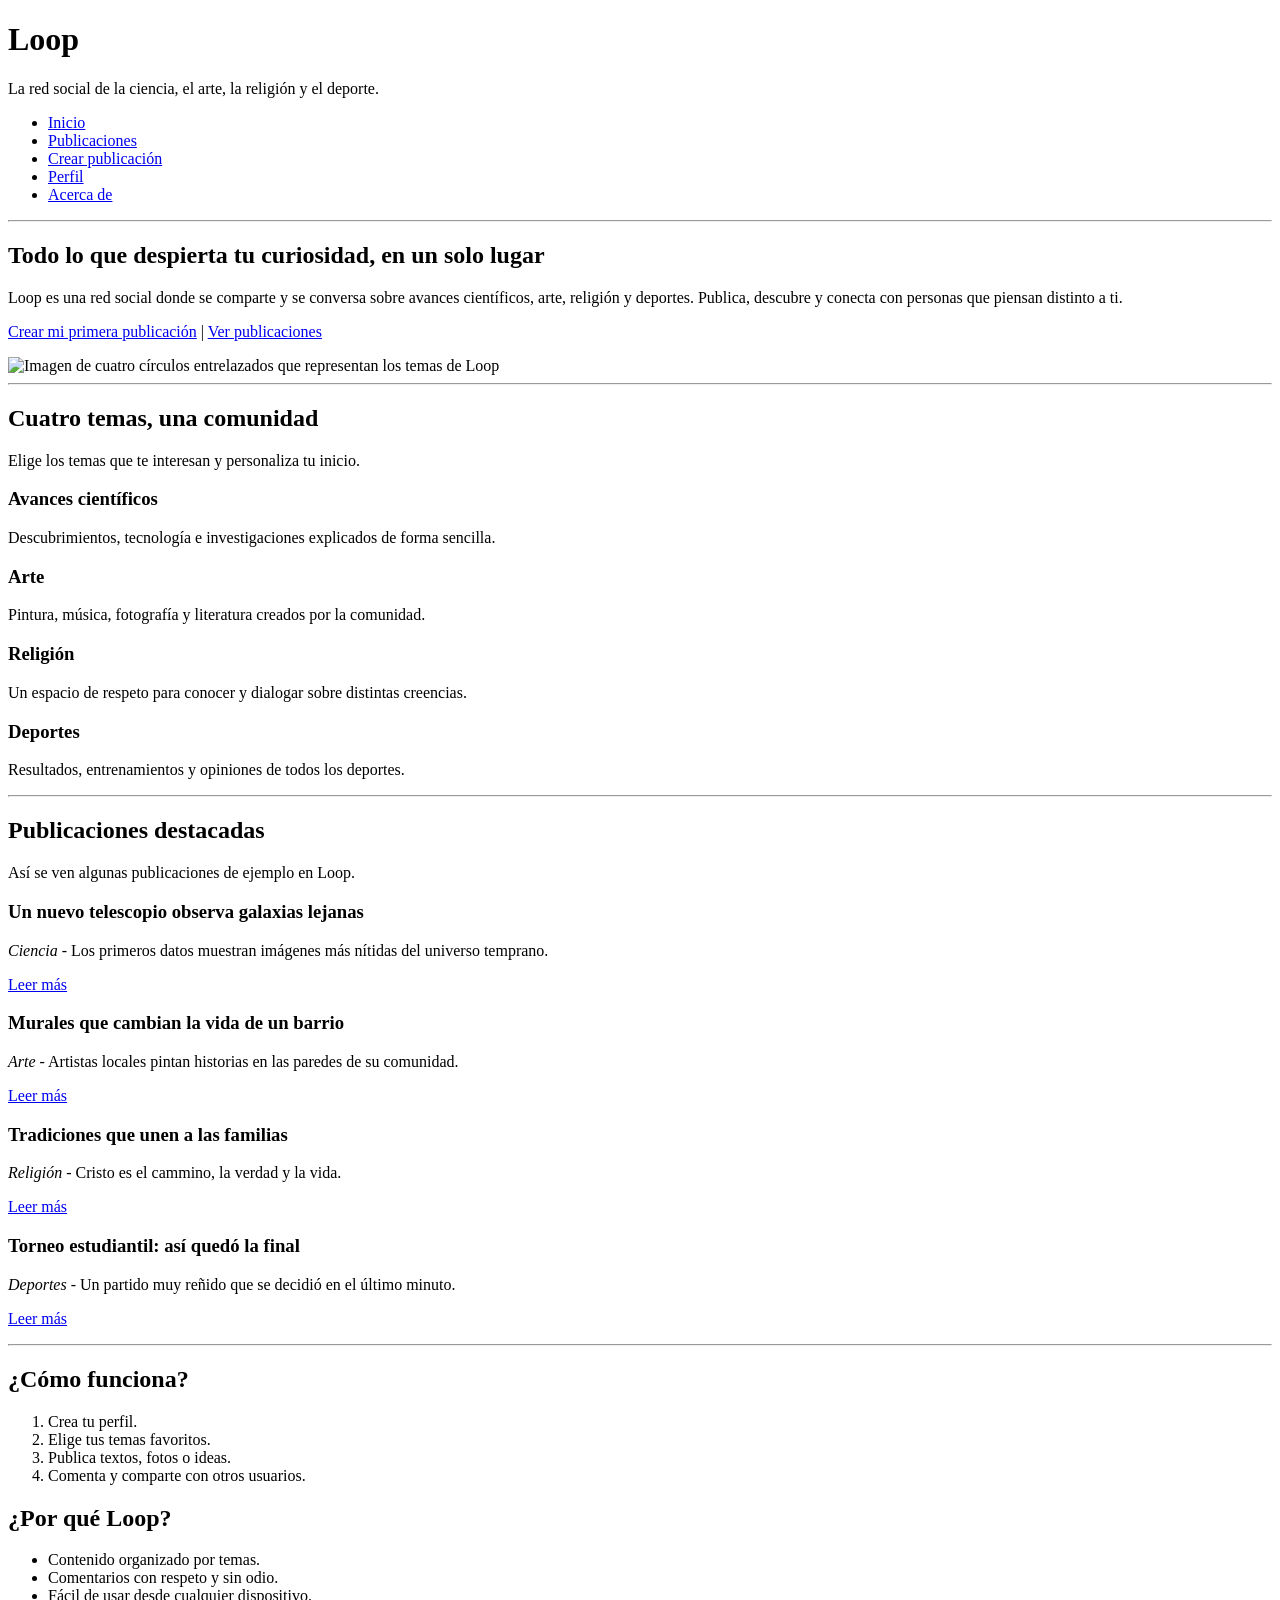
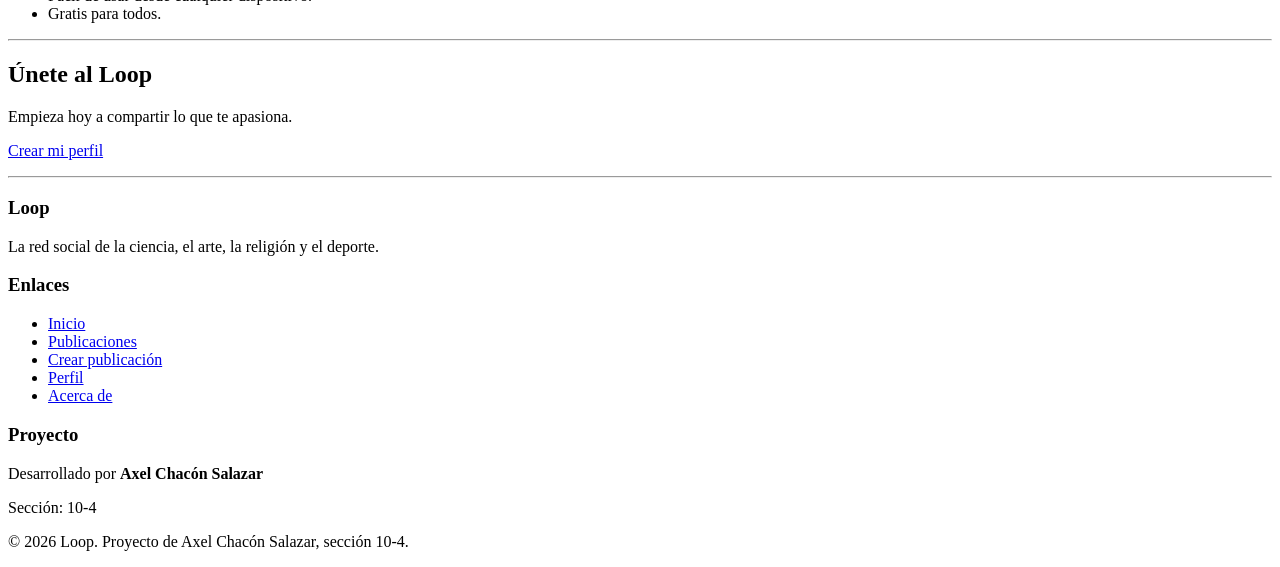
==== index.html @ 13568f37 "Estructurado en HTML" ====
<!DOCTYPE html>
<html lang="es">
<head>
  <meta charset="UTF-8">
  <meta name="viewport" content="width=device-width, initial-scale=1.0">
  <title>Loop | Ciencia, arte, religión y deporte</title>
</head>
<body>
  
  <!-- Encabezado -->
  <header>
    <h1>Loop</h1>
    <p>La red social de la ciencia, el arte, la religión y el deporte.</p>

    <!-- Barra de navegación -->
    <nav aria-label="Navegación principal">
      <ul>
        <li><a href="index.html">Inicio</a></li>
        <li><a href="publicaciones.html">Publicaciones</a></li>
        <li><a href="crear-publicacion.html">Crear publicación</a></li>
        <li><a href="perfil.html">Perfil</a></li>
        <li><a href="acerca-de.html">Acerca de</a></li>
      </ul>
    </nav>
  </header>

  <hr>

  <!-- Main -->
  <main>

    <!-- Bienvenida -->
    <section id="inicio">
      <h2>Todo lo que despierta tu curiosidad, en un solo lugar</h2>
      <p>
        Loop es una red social donde se comparte y se conversa sobre avances
        científicos, arte, religión y deportes. Publica, descubre y conecta
        con personas que piensan distinto a ti.
      </p>
      <p>
        <a href="crear-publicacion.html">Crear mi primera publicación</a> |
        <a href="publicaciones.html">Ver publicaciones</a>
      </p>

      <!--Imagen-->
      <img width="300" height="220"
           alt="Imagen de cuatro círculos entrelazados que representan los temas de Loop"
           src="data:image/svg+xml;utf8">
    </section>

    <hr>

    <!-- Temas -->
    <section id="temas">
      <h2>Cuatro temas, una comunidad</h2>
      <p>Elige los temas que te interesan y personaliza tu inicio.</p>

      <!--Un tema por cada article-->
      <article>
        <h3>Avances científicos</h3>
        <p>Descubrimientos, tecnología e investigaciones explicados de forma sencilla.</p>
      </article>

      <article>
        <h3>Arte</h3>
        <p>Pintura, música, fotografía y literatura creados por la comunidad.</p>
      </article>

      <article>
        <h3>Religión</h3>
        <p>Un espacio de respeto para conocer y dialogar sobre distintas creencias.</p>
      </article>

      <article>
        <h3>Deportes</h3>
        <p>Resultados, entrenamientos y opiniones de todos los deportes.</p>
      </article>
    </section>

    <hr>

    <!--Ejemplos publicaciones-->
    <section id="destacadas">
      <h2>Publicaciones destacadas</h2>
      <p>Así se ven algunas publicaciones de ejemplo en Loop.</p>

      <article>
        <h3>Un nuevo telescopio observa galaxias lejanas</h3>
        <p><em>Ciencia</em> - Los primeros datos muestran imágenes más nítidas del universo temprano.</p>
        <p><a href="publicaciones.html">Leer más</a></p>
      </article>

      <article>
        <h3>Murales que cambian la vida de un barrio</h3>
        <p><em>Arte</em> - Artistas locales pintan historias en las paredes de su comunidad.</p>
        <p><a href="publicaciones.html">Leer más</a></p>
      </article>

      <article>
        <h3>Tradiciones que unen a las familias</h3>
        <p><em>Religión</em> - Cristo es el cammino, la verdad y la vida.</p>
        <p><a href="publicaciones.html">Leer más</a></p>
      </article>

      <article>
        <h3>Torneo estudiantil: así quedó la final</h3>
        <p><em>Deportes</em> - Un partido muy reñido que se decidió en el último minuto.</p>
        <p><a href="publicaciones.html">Leer más</a></p>
      </article>
    </section>

    <hr>

    <!-- Cómo funciona-->
    <section id="como-funciona">
      <article>
        <h2>¿Cómo funciona?</h2>
        <ol>
          <li>Crea tu perfil.</li>
          <li>Elige tus temas favoritos.</li>
          <li>Publica textos, fotos o ideas.</li>
          <li>Comenta y comparte con otros usuarios.</li>
        </ol>
      </article>

      <article>
        <h2>¿Por qué Loop?</h2>
        <ul>
          <li>Contenido organizado por temas.</li>
          <li>Comentarios con respeto y sin odio.</li>
          <li>Fácil de usar desde cualquier dispositivo.</li>
          <li>Gratis para todos.</li>
        </ul>
      </article>
    </section>

    <hr>

    <!-- Registrarse -->
    <section id="unete">
      <h2>Únete al Loop</h2>
      <p>Empieza hoy a compartir lo que te apasiona.</p>
      <p><a href="perfil.html">Crear mi perfil</a></p>
    </section>

  </main>

  <hr>

  <!-- Footer -->
  <footer>
    <h3>Loop</h3>
    <p>La red social de la ciencia, el arte, la religión y el deporte.</p>

    <h3>Enlaces</h3>
    <ul>
      <li><a href="index.html">Inicio</a></li>
      <li><a href="publicaciones.html">Publicaciones</a></li>
      <li><a href="crear-publicacion.html">Crear publicación</a></li>
      <li><a href="perfil.html">Perfil</a></li>
      <li><a href="acerca-de.html">Acerca de</a></li>
    </ul>

    <h3>Proyecto</h3>
    <p>Desarrollado por <strong>Axel Chacón Salazar</strong></p>
    <p>Sección: 10-4</p>

    <p>&copy; 2026 Loop. Proyecto de Axel Chacón Salazar, sección 10-4.</p>
  </footer>

</body>
</html>
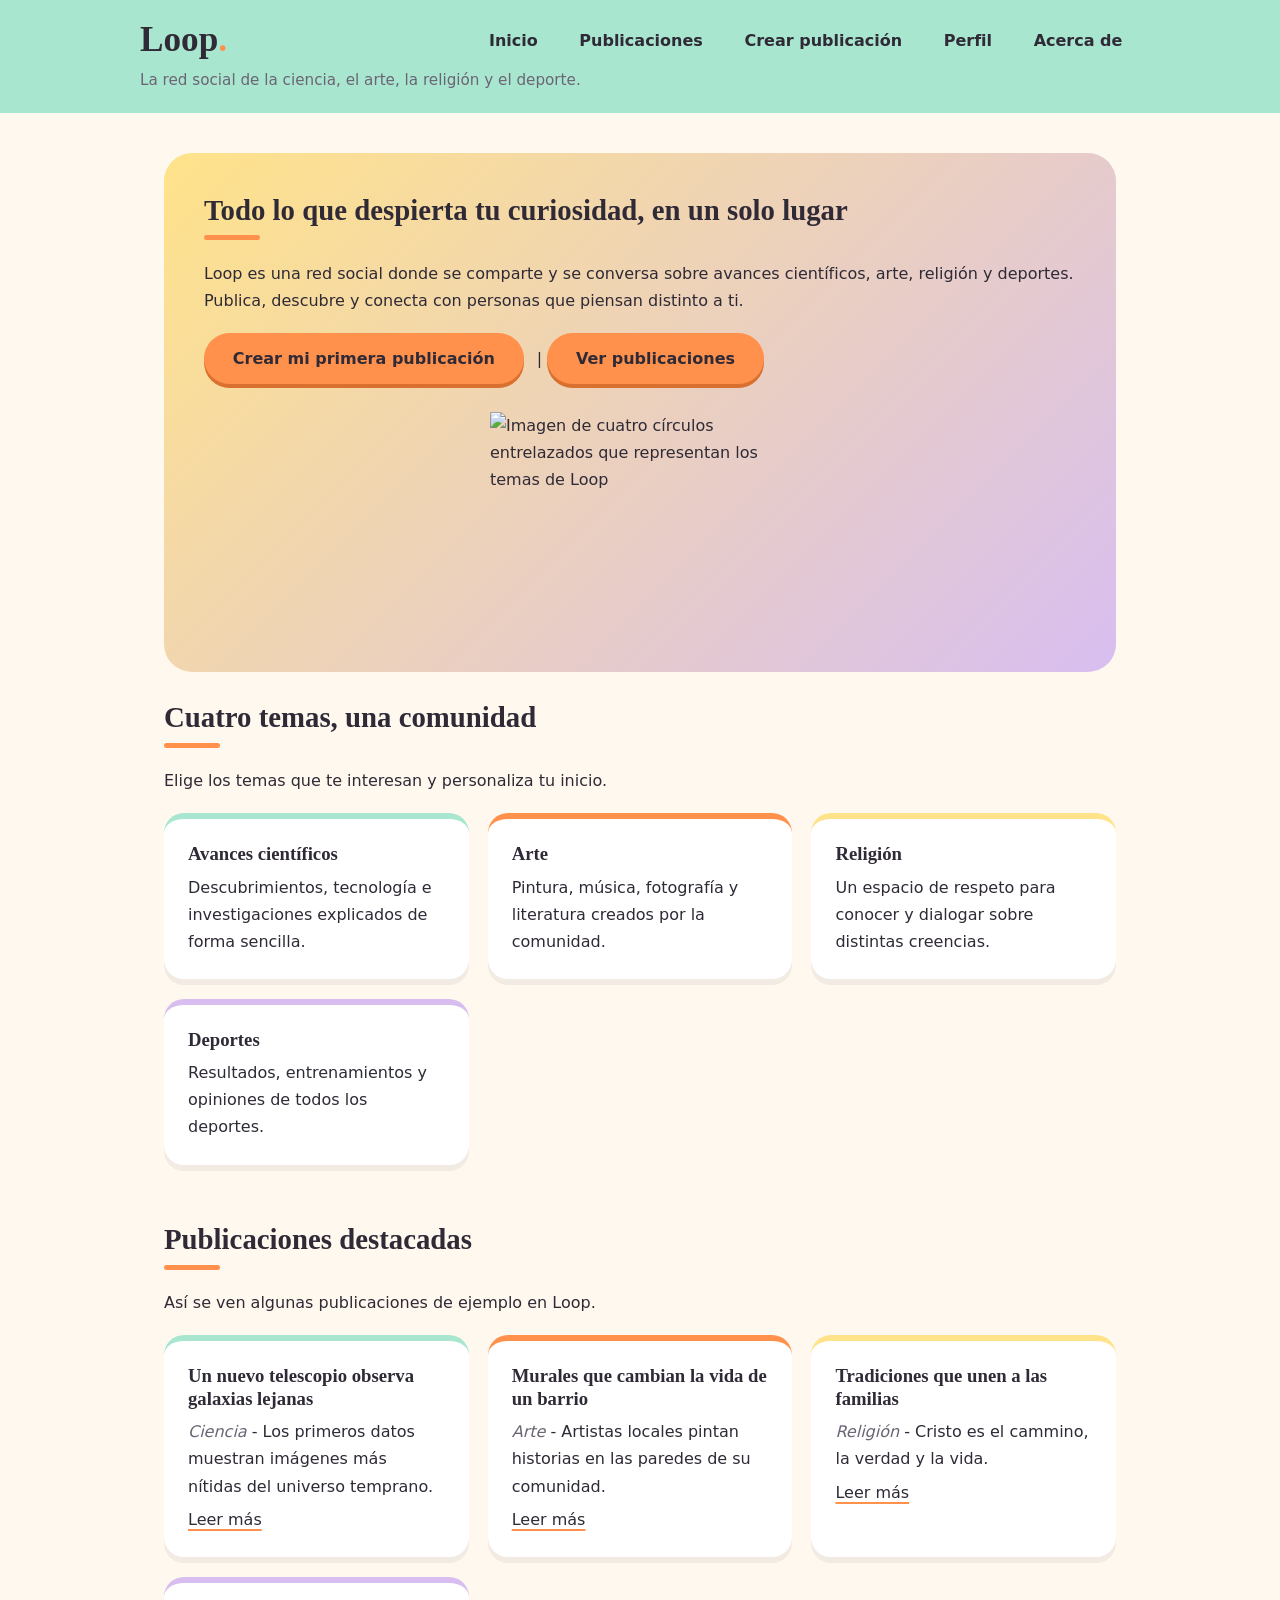
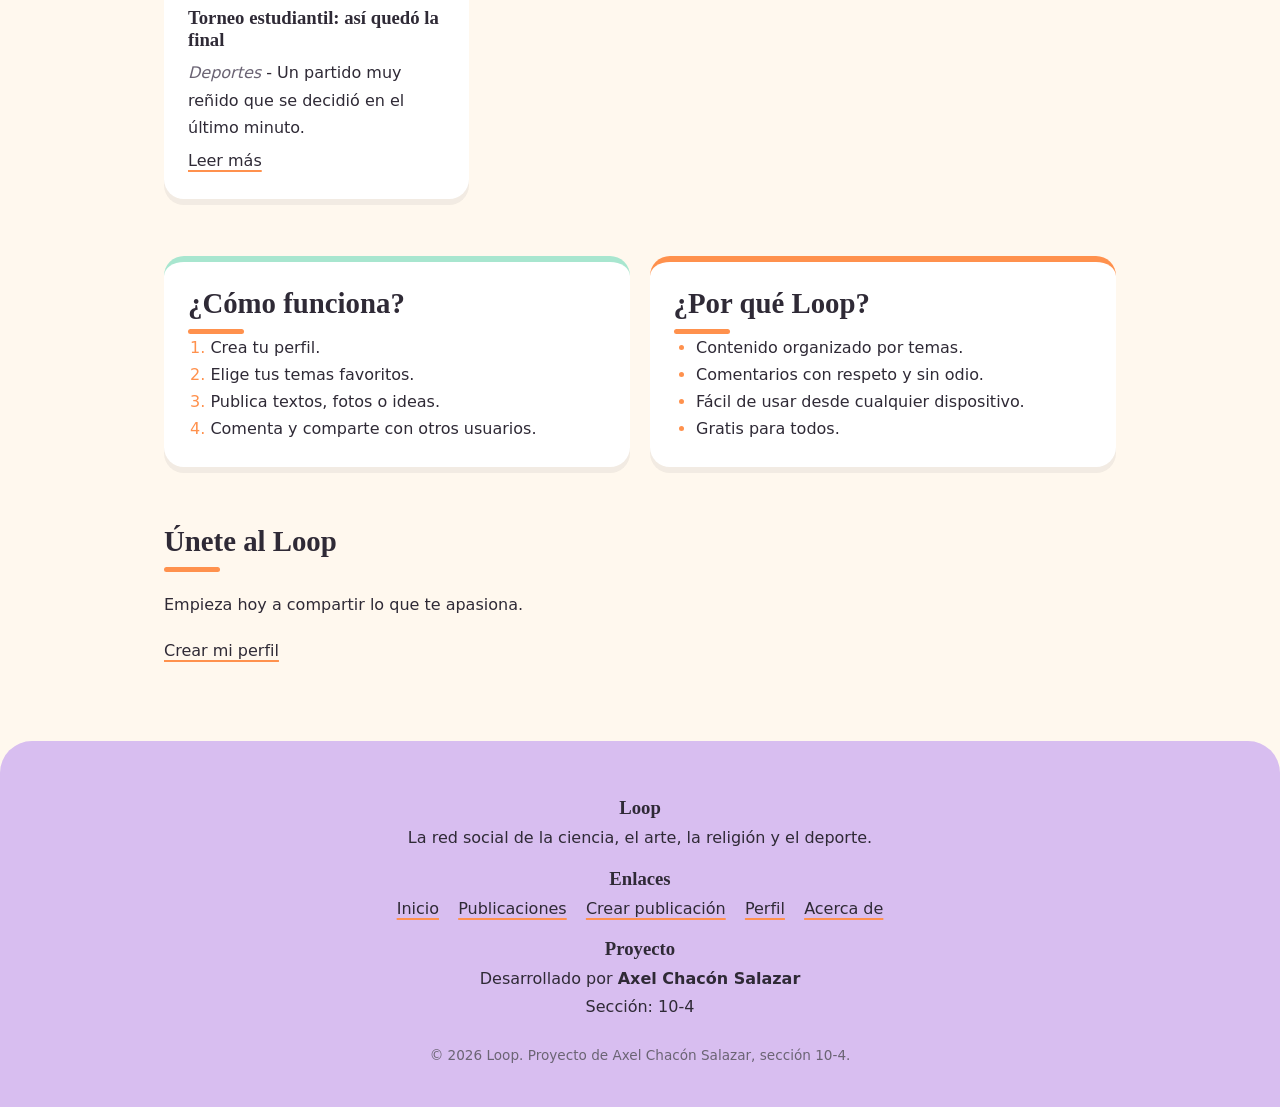
==== commit b487fea1: "agregando funcionalidades, link de js en html" ====
--- a/index.html
+++ b/index.html
@@ -4,6 +4,7 @@
   <meta charset="UTF-8">
   <meta name="viewport" content="width=device-width, initial-scale=1.0">
   <title>Loop | Ciencia, arte, religión y deporte</title>
+  <link rel="stylesheet" href="CSS/Style.CSS">
 </head>
 <body>
   
@@ -167,6 +168,7 @@
 
     <p>&copy; 2026 Loop. Proyecto de Axel Chacón Salazar, sección 10-4.</p>
   </footer>
+  <script src="JS/script.js"></script>
 
 </body>
 </html>
--- a/CSS/Style.CSS
+++ b/CSS/Style.CSS
@@ -0,0 +1,280 @@
+
+
+/* Variables de color */
+:root {
+  --menta: #A8E6CF;
+  --mandarina: #FF914D;
+  --mantequilla: #FFE38A;
+  --lila: #D8BEF0;
+  --vainilla: #FFF8EE;
+  --texto: #2F2A36;        /* gris oscuro: se lee bien sobre los colores pastel */
+  --texto-suave: #6B6474;
+  --ancho: 1000px;         /* ancho máximo del contenido */
+}
+
+/* Cambiar el margen de la página */
+* { 
+    box-sizing: border-box; margin: 0; padding: 0; 
+}
+
+/* Dezlizo sueave */
+html {
+     scroll-behavior: smooth;
+    }
+
+/* Estilo general */
+body {
+  background: var(--vainilla);
+  color: var(--texto);
+  font-family: "Segoe UI", system-ui, sans-serif;
+  line-height: 1.7;
+}
+
+/* Cambair color cuando se seleccion */
+::selection { 
+    background: var(--mantequilla); 
+}
+
+/* Tipografia de los titulos */
+h1, h2, h3 { 
+    font-family: Georgia, "Times New Roman", serif; line-height: 1.2;
+}
+
+/* Lineas ocultas */
+hr { 
+    display: none; 
+}
+
+/* Cambios enlaces */
+a {
+  color: var(--texto);
+  text-decoration-color: var(--mandarina);
+  text-decoration-thickness: 2px;
+  text-underline-offset: 4px;
+  border-radius: 6px;
+  transition: background .25s, color .25s;
+}
+a:hover, a:focus-visible { 
+    background: var(--mantequilla); outline: none;
+}
+
+/* Encabezado y navegación */
+header {
+  background: var(--menta);
+  display: flex;
+  flex-wrap: wrap;
+  align-items: center;
+  justify-content: space-between;
+  gap: .4rem 1rem;
+  padding: 1.2rem max(1.5rem, calc((100% - var(--ancho)) / 2));
+}
+header h1 { font-size: 2.2rem; order: 1; }
+/* El puntito naranja después de "Loop" */
+header h1::after { content: "."; color: var(--mandarina); }
+header nav { order: 2; }
+header p { order: 3; flex-basis: 100%; font-size: .95rem; color: var(--texto-suave); }
+
+/* Menú en fila, sin viñetas */
+nav ul { display: flex; flex-wrap: wrap; gap: .4rem; list-style: none; }
+
+/* Botones del menú */
+nav a {
+  display: inline-block;
+  padding: .45rem 1.1rem;
+  border-radius: 999px;
+  text-decoration: none;
+  font-weight: 600;
+  transition: transform .2s, background .2s;
+}
+nav a:hover, nav a:focus-visible { background: var(--mandarina); transform: translateY(-3px); }
+/* Página actual */
+nav a[aria-current="page"] { background: var(--vainilla); }
+
+/* El main */
+main { max-width: var(--ancho); margin: 0 auto; padding: 1.5rem 1.5rem 0; }
+
+/* Cada section */
+section {
+  display: grid;
+  grid-template-columns: repeat(auto-fit, minmax(240px, 1fr));
+  gap: 1.2rem;
+  padding: 1.8rem 0;
+  animation: aparecer .7s ease both;   /* animación de entrada */
+}
+/* Todo lo que NO sea article ocupa el ancho completo */
+section > :not(article) { grid-column: 1 / -1; }
+
+/* Efecto escalando en secciones */
+section:nth-of-type(2) { animation-delay: .1s; }
+section:nth-of-type(3) { animation-delay: .2s; }
+section:nth-of-type(4) { animation-delay: .3s; }
+
+/* Banner con degradado en cada sección */
+main > section:first-of-type {
+  background: linear-gradient(135deg, var(--mantequilla), var(--lila));
+  border-radius: 28px;
+  padding: 2.5rem;
+  margin-top: 1rem;
+}
+
+/* Barrita naranja en articulos de sección */
+h2 { font-size: 1.8rem; }
+h2::after {
+  content: "";
+  display: block;
+  width: 56px;
+  height: 5px;
+  margin-top: .5rem;
+  background: var(--mandarina);
+  border-radius: 99px;
+  transition: width .35s;
+}
+section:hover h2::after { width: 110px; }
+
+/* Listas con viñeta naranja */
+main ul, main ol { padding-left: 1.4rem; }
+li::marker { color: var(--mandarina); }
+em { color: var(--texto-suave); }
+
+/* Los article (las tarjetas) */
+article {
+  background: #fff;
+  border-radius: 20px;
+  padding: 1.5rem;
+  border-top: 6px solid var(--menta);
+  box-shadow: 0 6px 0 rgba(47, 42, 54, .06);
+  transition: transform .3s, box-shadow .3s;
+}
+article:hover { transform: translateY(-6px) rotate(-.5deg); box-shadow: 0 14px 24px rgba(47, 42, 54, .12); }
+article h3 { margin-bottom: .5rem; }
+article p + p { margin-top: .4rem; }
+
+/* Franja de arriba que cambia de color */
+article:nth-of-type(4n+2) { border-top-color: var(--mandarina); }
+article:nth-of-type(4n+3) { border-top-color: var(--mantequilla); }
+article:nth-of-type(4n)   { border-top-color: var(--lila); }
+
+/* Imagenes con animación */
+main img {
+  max-width: 100%;
+  height: auto;
+  justify-self: center;
+  animation: flotar 4s ease-in-out infinite;
+}
+/* Foto de perfil */
+#datos-usuario img {
+  justify-self: start;
+  border-radius: 50%;
+  border: 4px solid #fff;
+  box-shadow: 0 0 0 5px var(--menta);
+}
+
+/* Botones dentro del banner */
+main > section:first-of-type p > a,
+button {
+  display: inline-block;
+  background: var(--mandarina);
+  color: var(--texto);
+  font: inherit;
+  font-weight: 700;
+  text-decoration: none;
+  padding: .75rem 1.8rem;
+  margin: 0 .5rem .5rem 0;
+  border: 0;
+  border-radius: 999px;
+  cursor: pointer;
+  box-shadow: 0 4px 0 #D9702F;          /* "grosor" del botón */
+  transition: transform .2s, box-shadow .2s;
+}
+main > section:first-of-type p > a:hover,
+button:hover { 
+    background: var(--mandarina); transform: translateY(-3px); box-shadow: 0 7px 0 #D9702F; 
+}
+/* Hundido del botón */
+main > section:first-of-type p > a:active,
+button:active {
+     transform: translateY(3px); box-shadow: 0 1px 0 #D9702F;
+    }
+
+/* Formulario */
+form {
+  display: grid;
+  gap: 1.2rem;
+  justify-self: start;
+  width: min(100%, 560px);
+  background: #fff;
+  padding: 2rem;
+  border-radius: 24px;
+  border-top: 6px solid var(--mandarina);
+}
+label { 
+    display: inline-block; margin-bottom: .3rem; font-weight: 600; 
+}
+
+/* Campos de texto, área de texto y lista desplegable */
+input, textarea, select {
+  width: 100%;
+  padding: .8rem 1rem;
+  font: inherit;
+  color: var(--texto);
+  background: var(--vainilla);
+  border: 2px solid var(--lila);
+  border-radius: 14px;
+  transition: border-color .25s, box-shadow .25s, background .25s;
+}
+/* Al escribir en un campo: borde naranja y un halo suave */
+input:focus, textarea:focus, select:focus {
+  outline: none;
+  background: #fff;
+  border-color: var(--mandarina);
+  box-shadow: 0 0 0 4px rgba(255, 145, 77, .25);
+}
+textarea { resize: vertical; }
+/* La casilla "Recordarme" se ve pequeña y de color naranja */
+input[type="checkbox"] { width: auto; accent-color: var(--mandarina); }
+label[for="recordar"] { font-weight: 400; margin-left: .3rem; }
+
+/* Footer */
+footer {
+  background: var(--lila);
+  margin-top: 3rem;
+  padding: 2.5rem max(1.5rem, calc((100% - var(--ancho)) / 2));
+  text-align: center;
+  border-radius: 32px 32px 0 0;
+}
+footer h3 { 
+    margin: 1rem 0 .3rem; 
+}
+footer ul { 
+    display: flex; flex-wrap: wrap; justify-content: center; gap: .3rem 1.2rem; list-style: none; 
+}
+footer a:hover {
+     background: var(--vainilla); 
+    }
+footer p:last-child {
+     margin-top: 1.5rem; font-size: .85rem; color: var(--texto-suave); 
+    }
+
+/* Animaciones con keyframes */
+@keyframes aparecer {
+  from { opacity: 0; transform: translateY(24px); }
+  to   { opacity: 1; transform: translateY(0); }
+}
+/* Flotar */
+@keyframes flotar {
+  0%, 100% { transform: translateY(0); }
+  50%      { transform: translateY(-10px); }
+}
+
+/* Pantallas de celular */
+@media (max-width: 640px) {
+  header { justify-content: center; text-align: center; }
+  nav ul { justify-content: center; }
+  main > section:first-of-type { padding: 1.5rem; }
+  form { padding: 1.4rem; }
+}
+
+/* apagar las animaciones si la persona lo tiene activado */
+@media (prefers-reduced-motion: reduce) {
+  *, *::before, *::after { animation: none !important; transition: none !important; }
+}
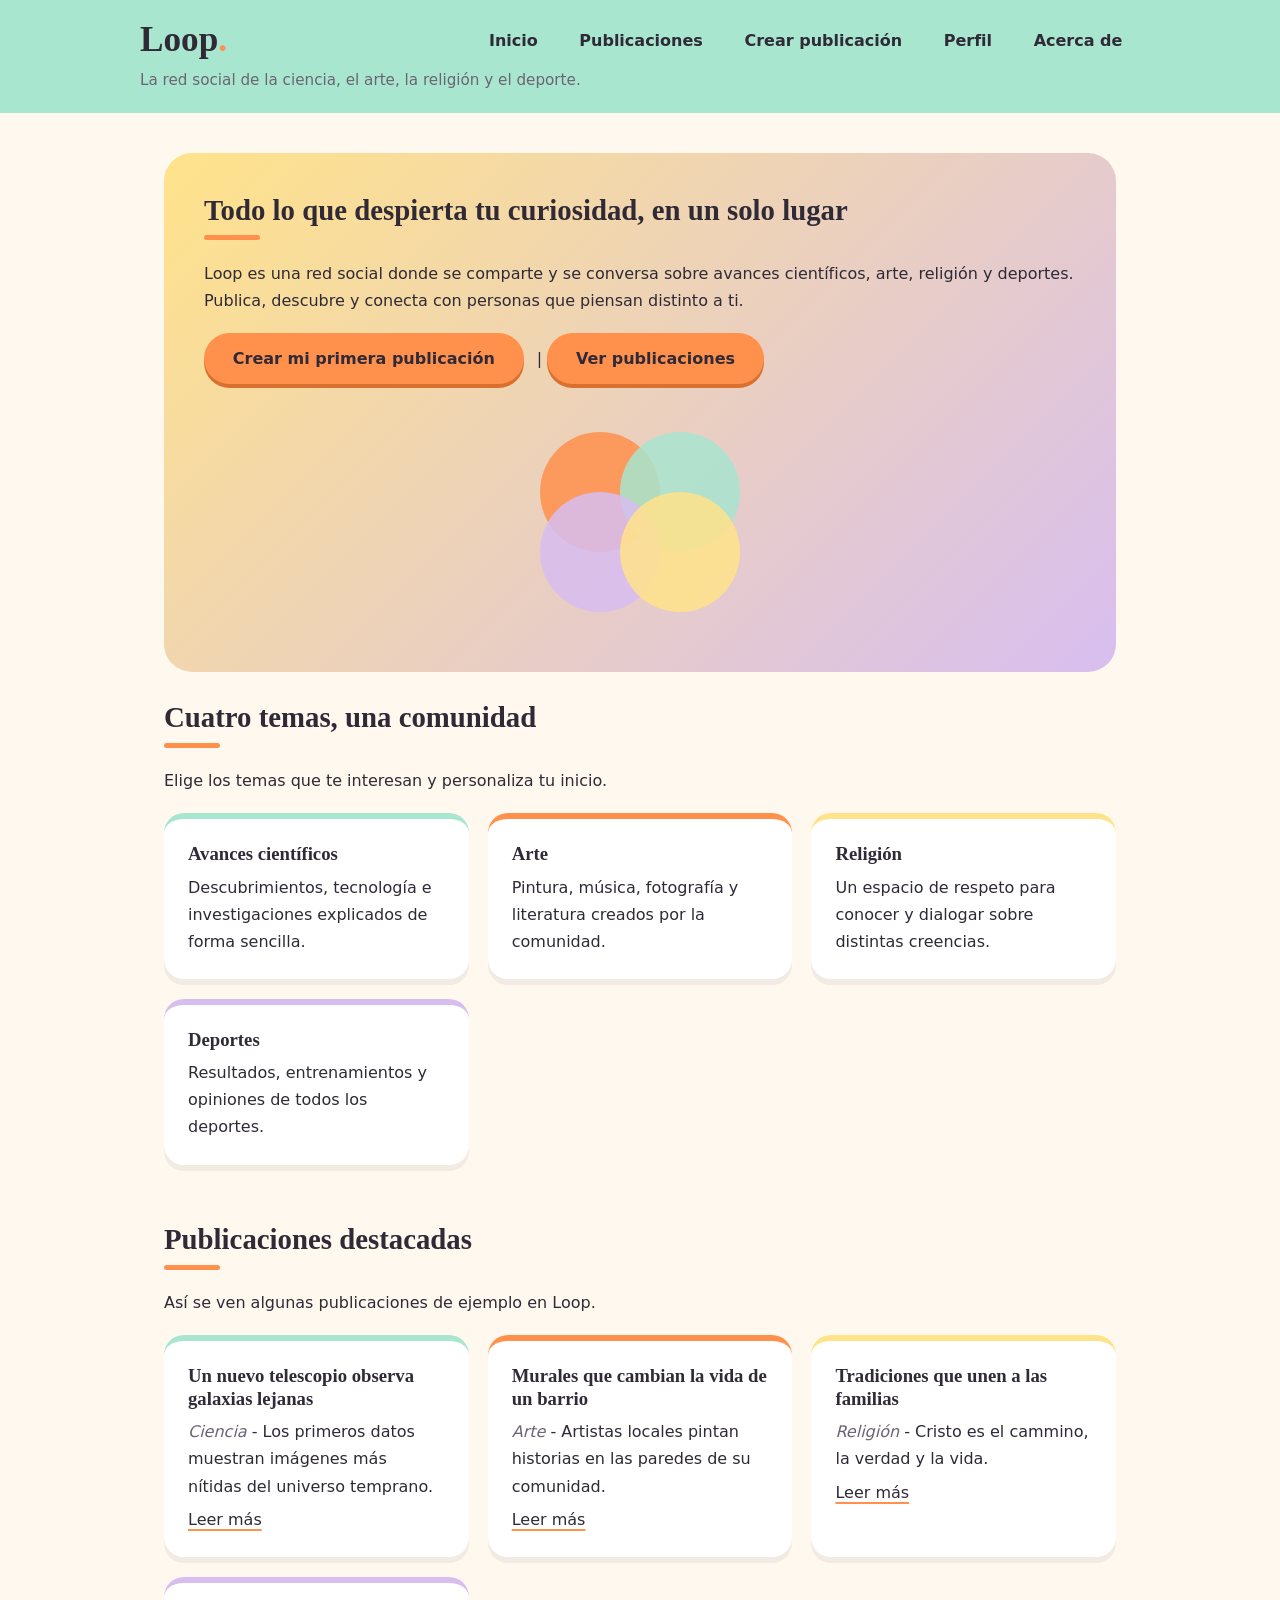
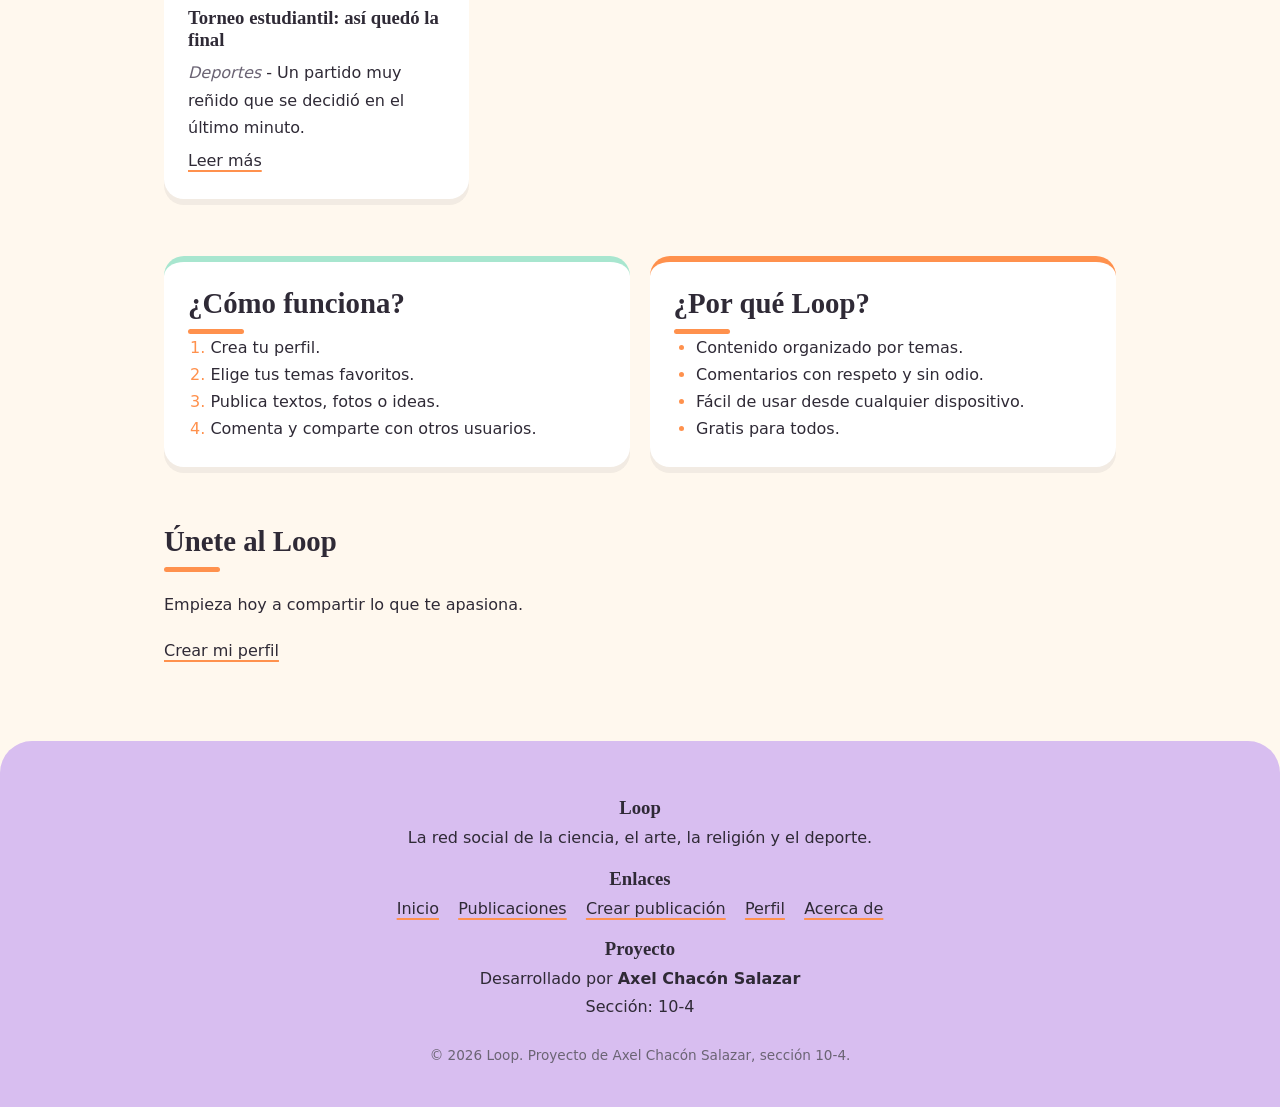
==== commit e0dabb7d: "Funcionalidades, cambios variados en HTML como varios id´s o clases, tambíen un par de agregaciones " ====
--- a/index.html
+++ b/index.html
@@ -46,7 +46,7 @@
       <!--Imagen-->
       <img width="300" height="220"
            alt="Imagen de cuatro círculos entrelazados que representan los temas de Loop"
-           src="data:image/svg+xml;utf8">
+           src="data:image/svg+xml;utf8,<svg xmlns='http://www.w3.org/2000/svg' viewBox='0 0 300 220'><circle cx='110' cy='80' r='60' fill='%23FF914D' fill-opacity='.85'/><circle cx='190' cy='80' r='60' fill='%23A8E6CF' fill-opacity='.85'/><circle cx='110' cy='140' r='60' fill='%23D8BEF0' fill-opacity='.85'/><circle cx='190' cy='140' r='60' fill='%23FFE38A' fill-opacity='.85'/></svg>">
     </section>
 
     <hr>
@@ -168,7 +168,7 @@
 
     <p>&copy; 2026 Loop. Proyecto de Axel Chacón Salazar, sección 10-4.</p>
   </footer>
-  <script src="JS/script.js"></script>
+  <script src="JS/Script.JS"></script>
 
 </body>
 </html>
